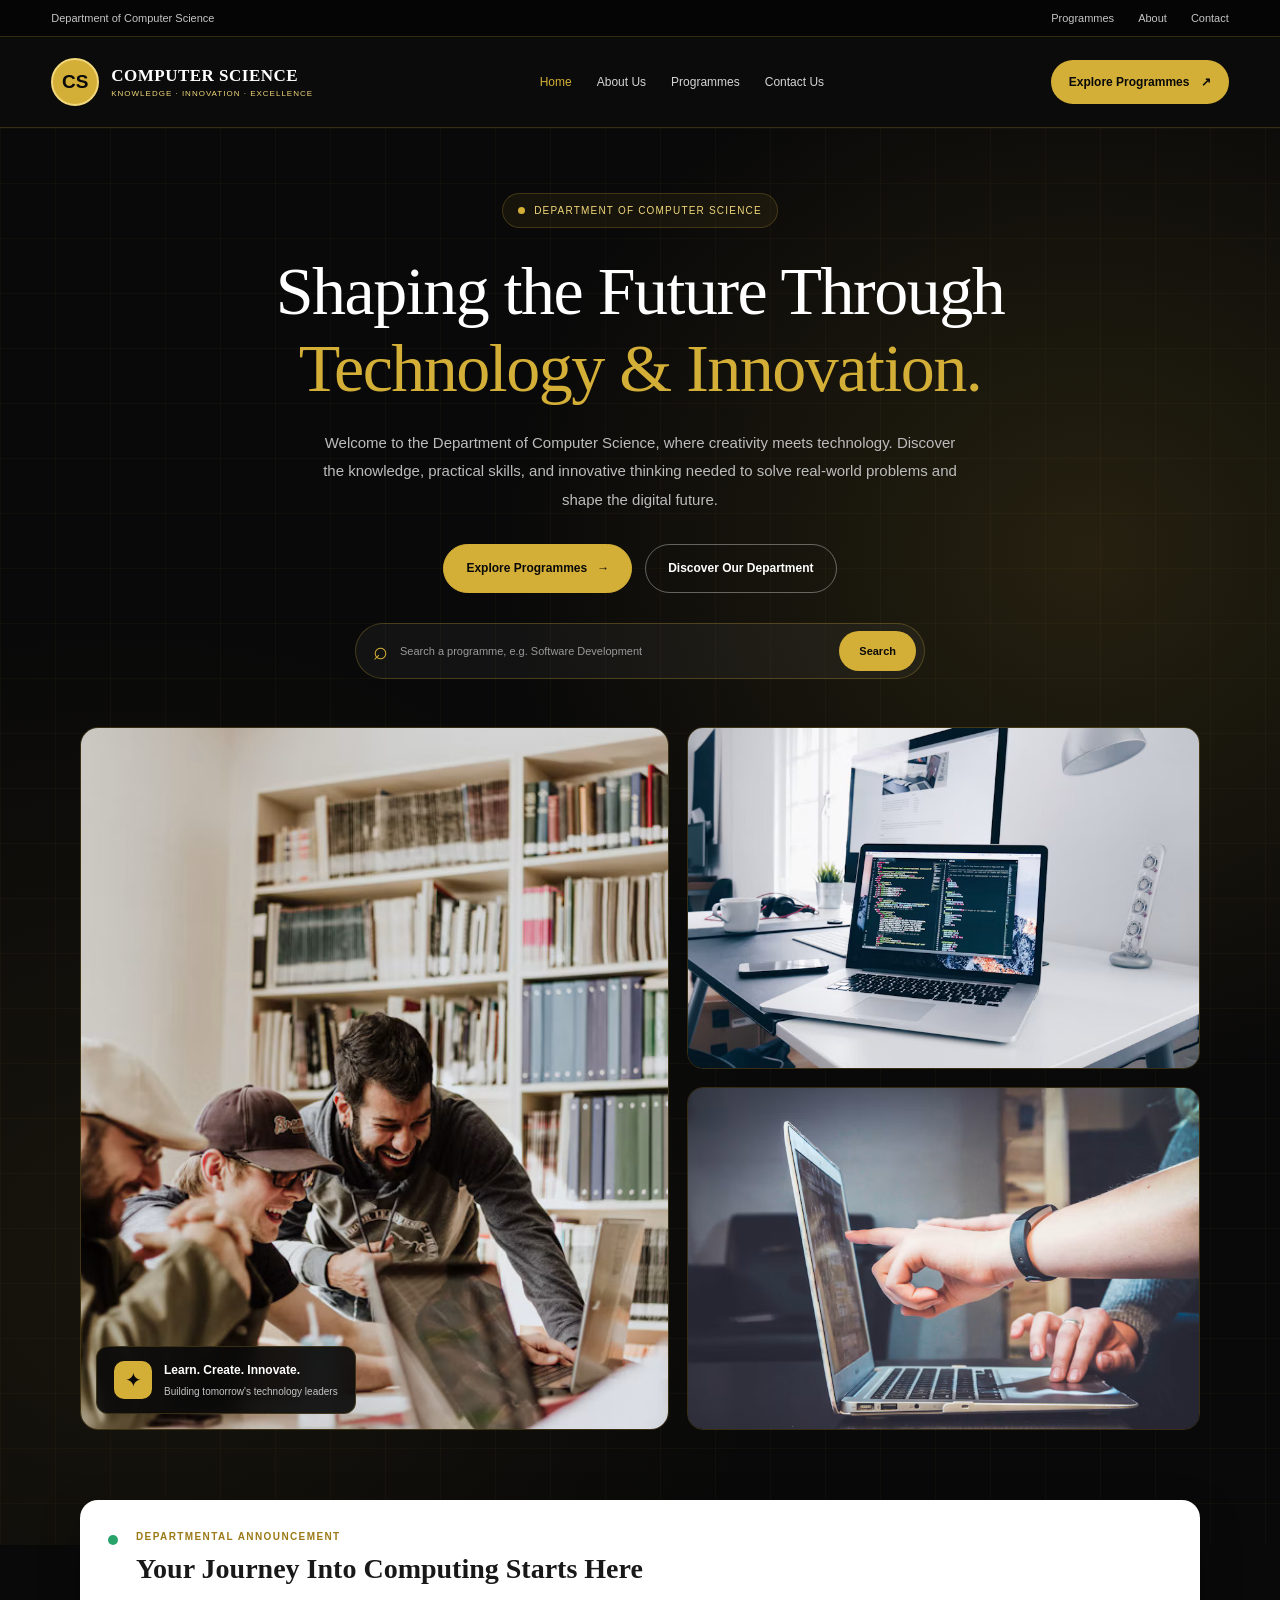
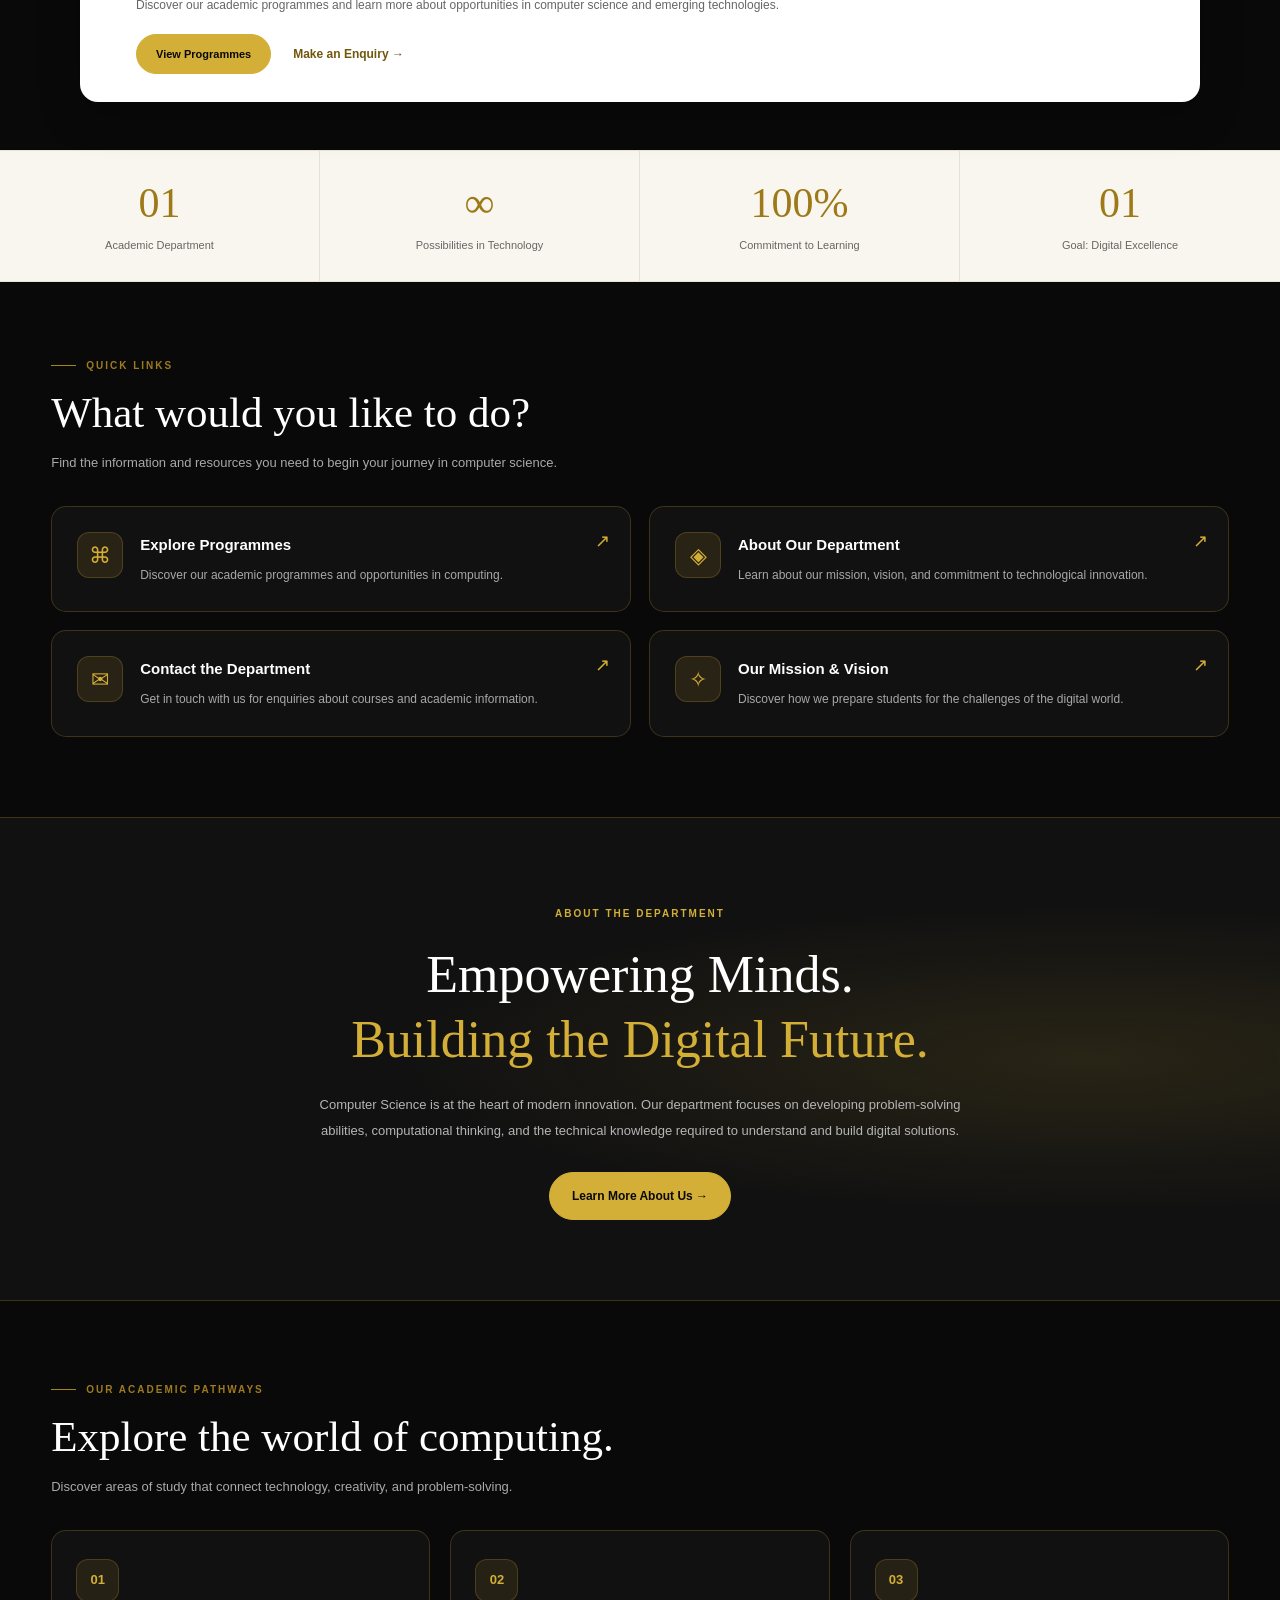
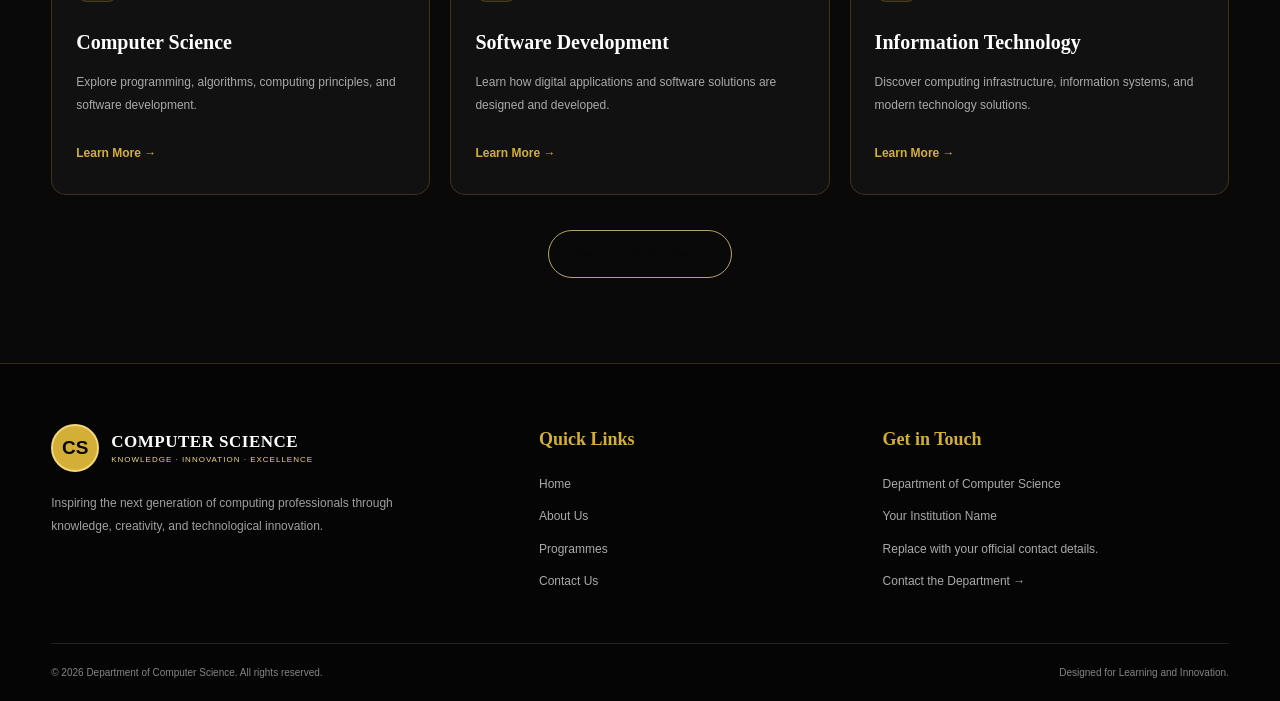
==== index.html @ 011a527d "Add homepage" ====
<!DOCTYPE html>
<html lang="en">
<head>
    <meta charset="UTF-8">
    <meta name="viewport" content="width=device-width, initial-scale=1.0">

    <title>Department of Computer Science | Official Website</title>

    <meta name="description"
          content="Explore the Department of Computer Science, our academic programmes, research, and opportunities in computing and technology.">

    <link rel="stylesheet" href="style.css">
</head>

<body>

    <!-- TOP INFORMATION BAR -->
    <div class="top-bar">
        <div class="top-bar-inner">
            <span>Department of Computer Science</span>

            <div class="top-links">
                <a href="#programmes">Programmes</a>
                <a href="#about">About</a>
                <a href="#contact">Contact</a>
            </div>
        </div>
    </div>


    <!-- MAIN NAVIGATION -->
    <header class="header">
        <div class="navbar">

            <a href="index.html" class="brand">
                <div class="brand-logo">CS</div>

                <div class="brand-text">
                    <h2>COMPUTER SCIENCE</h2>
                    <p>KNOWLEDGE · INNOVATION · EXCELLENCE</p>
                </div>
            </a>

            <nav class="navigation">
                <a href="index.html" class="active">Home</a>
                <a href="about.html">About Us</a>
                <a href="programmes.html">Programmes</a>
                <a href="contact.html">Contact Us</a>
            </nav>

            <a href="#programmes" class="nav-button">
                Explore Programmes <span>↗</span>
            </a>

        </div>
    </header>


    <!-- HERO SECTION -->
    <main>

        <section class="hero">

            <div class="hero-content">

                <div class="badge">
                    <span class="badge-dot"></span>
                    DEPARTMENT OF COMPUTER SCIENCE
                </div>

                <h1>
                    Shaping the Future Through
                    <span>Technology & Innovation.</span>
                </h1>

                <p class="hero-description">
                    Welcome to the Department of Computer Science, where
                    creativity meets technology. Discover the knowledge,
                    practical skills, and innovative thinking needed to
                    solve real-world problems and shape the digital future.
                </p>

                <div class="hero-buttons">
                    <a href="#programmes" class="button button-gold">
                        Explore Programmes <span>→</span>
                    </a>

                    <a href="about.html" class="button button-outline">
                        Discover Our Department
                    </a>
                </div>


                <!-- PROGRAMME SEARCH -->
                <form class="search-box" action="programmes.html" method="get">

                    <span class="search-icon">⌕</span>

                    <input
                        type="search"
                        name="search"
                        placeholder="Search a programme, e.g. Software Development"
                        aria-label="Search programmes"
                    >

                    <button type="submit">Search</button>

                </form>

            </div>


            <!-- HERO IMAGE GALLERY -->
            <div class="hero-gallery">

                <div class="gallery-main">

                    <img
                        src="student.jpg"
                        alt="Students collaborating in an academic environment"
                    >

                    <div class="image-caption">
                        <div class="caption-icon">✦</div>

                        <div>
                            <h3>Learn. Create. Innovate.</h3>
                            <p>Building tomorrow's technology leaders</p>
                        </div>
                    </div>

                </div>


                <div class="gallery-side">

                    <div class="gallery-small">
                        <img
                            src="system.jpg"
                            alt="Computer technology and digital learning"
                        >
                    </div>

                    <div class="gallery-small">
                        <img
                            src="learning.jpg"
                            alt="Computer workstation used for software development"
                        >
                    </div>

                </div>

            </div>

        </section>


        <!-- ADMISSION ANNOUNCEMENT -->
        <section class="announcement-section">

            <div class="announcement-card">

                <div class="announcement-indicator"></div>

                <div class="announcement-content">

                    <p class="announcement-label">
                        DEPARTMENTAL ANNOUNCEMENT
                    </p>

                    <h2>
                        Your Journey Into Computing Starts Here
                    </h2>

                    <p>
                        Discover our academic programmes and learn more
                        about opportunities in computer science and
                        emerging technologies.
                    </p>

                    <div class="announcement-buttons">
                        <a href="programmes.html" class="button button-gold">
                            View Programmes
                        </a>

                        <a href="contact.html" class="text-link">
                            Make an Enquiry →
                        </a>
                    </div>

                </div>

            </div>

        </section>


        <!-- DEPARTMENT STATISTICS -->
        <section class="statistics">

            <div class="stat-item">
                <h2>01</h2>
                <p>Academic Department</p>
            </div>

            <div class="stat-item">
                <h2>∞</h2>
                <p>Possibilities in Technology</p>
            </div>

            <div class="stat-item">
                <h2>100%</h2>
                <p>Commitment to Learning</p>
            </div>

            <div class="stat-item">
                <h2>01</h2>
                <p>Goal: Digital Excellence</p>
            </div>

        </section>


        <!-- QUICK LINKS -->
        <section class="quick-links section-container">

            <div class="section-heading">

                <p class="eyebrow">
                    <span></span> QUICK LINKS
                </p>

                <h2>What would you like to do?</h2>

                <p class="section-description">
                    Find the information and resources you need to
                    begin your journey in computer science.
                </p>

            </div>


            <div class="quick-links-grid">

                <a href="programmes.html" class="quick-card">

                    <div class="quick-icon">⌘</div>

                    <div class="quick-card-content">
                        <h3>Explore Programmes</h3>

                        <p>
                            Discover our academic programmes and
                            opportunities in computing.
                        </p>
                    </div>

                    <span class="card-arrow">↗</span>

                </a>


                <a href="about.html" class="quick-card">

                    <div class="quick-icon">◈</div>

                    <div class="quick-card-content">
                        <h3>About Our Department</h3>

                        <p>
                            Learn about our mission, vision, and
                            commitment to technological innovation.
                        </p>
                    </div>

                    <span class="card-arrow">↗</span>

                </a>


                <a href="contact.html" class="quick-card">

                    <div class="quick-icon">✉</div>

                    <div class="quick-card-content">
                        <h3>Contact the Department</h3>

                        <p>
                            Get in touch with us for enquiries
                            about courses and academic information.
                        </p>
                    </div>

                    <span class="card-arrow">↗</span>

                </a>


                <a href="about.html#mission" class="quick-card">

                    <div class="quick-icon">✧</div>

                    <div class="quick-card-content">
                        <h3>Our Mission & Vision</h3>

                        <p>
                            Discover how we prepare students for
                            the challenges of the digital world.
                        </p>
                    </div>

                    <span class="card-arrow">↗</span>

                </a>

            </div>

        </section>


        <!-- ABOUT PREVIEW -->
        <section class="about-preview" id="about">

            <div class="about-preview-inner">

                <div class="about-label">
                    ABOUT THE DEPARTMENT
                </div>

                <h2>
                    Empowering Minds.
                    <span>Building the Digital Future.</span>
                </h2>

                <p>
                    Computer Science is at the heart of modern
                    innovation. Our department focuses on developing
                    problem-solving abilities, computational thinking,
                    and the technical knowledge required to understand
                    and build digital solutions.
                </p>

                <a href="about.html" class="button button-gold">
                    Learn More About Us →
                </a>

            </div>

        </section>


        <!-- PROGRAMMES PREVIEW -->
        <section class="programmes-preview section-container"
                 id="programmes">

            <div class="section-heading">

                <p class="eyebrow">
                    <span></span> OUR ACADEMIC PATHWAYS
                </p>

                <h2>Explore the world of computing.</h2>

                <p class="section-description">
                    Discover areas of study that connect technology,
                    creativity, and problem-solving.
                </p>

            </div>


            <div class="programme-grid">

                <div class="programme-card">
                    <div class="programme-number">01</div>
                    <h3>Computer Science</h3>
                    <p>
                        Explore programming, algorithms, computing
                        principles, and software development.
                    </p>
                    <a href="programmes.html">Learn More →</a>
                </div>


                <div class="programme-card">
                    <div class="programme-number">02</div>
                    <h3>Software Development</h3>
                    <p>
                        Learn how digital applications and software
                        solutions are designed and developed.
                    </p>
                    <a href="programmes.html">Learn More →</a>
                </div>


                <div class="programme-card">
                    <div class="programme-number">03</div>
                    <h3>Information Technology</h3>
                    <p>
                        Discover computing infrastructure, information
                        systems, and modern technology solutions.
                    </p>
                    <a href="programmes.html">Learn More →</a>
                </div>

            </div>

            <div class="programmes-footer">
                <a href="programmes.html" class="button button-outline-dark">
                    View All Programmes →
                </a>
            </div>

        </section>

    </main>


    <!-- FOOTER -->
    <footer class="footer" id="contact">

        <div class="footer-main">

            <div class="footer-brand">

                <a href="index.html" class="brand footer-logo">

                    <div class="brand-logo">CS</div>

                    <div class="brand-text">
                        <h2>COMPUTER SCIENCE</h2>
                        <p>KNOWLEDGE · INNOVATION · EXCELLENCE</p>
                    </div>

                </a>

                <p>
                    Inspiring the next generation of computing
                    professionals through knowledge, creativity,
                    and technological innovation.
                </p>

            </div>


            <div class="footer-column">
                <h3>Quick Links</h3>
                <a href="index.html">Home</a>
                <a href="about.html">About Us</a>
                <a href="programmes.html">Programmes</a>
                <a href="contact.html">Contact Us</a>
            </div>


            <div class="footer-column">
                <h3>Get in Touch</h3>
                <p>Department of Computer Science</p>
                <p>Your Institution Name</p>
                <p>Replace with your official contact details.</p>
                <a href="contact.html">Contact the Department →</a>
            </div>

        </div>


        <div class="footer-bottom">

            <p>
                &copy; <span id="current-year">2026</span>
                Department of Computer Science.
                All rights reserved.
            </p>

            <p>Designed for Learning and Innovation.</p>

        </div>

    </footer>

</body>
</html>
---- style.css ----
/* =========================================
   1. GLOBAL SETTINGS
========================================= */

* {
    margin: 0;
    padding: 0;
    box-sizing: border-box;
}

:root {
    --black: #090909;
    --black-soft: #111111;
    --black-card: #171717;

    --gold: #d4af37;
    --gold-light: #f1d77a;
    --gold-dark: #a98519;

    --white: #ffffff;
    --cream: #f8f6ef;
    --text-light: #bcbcbc;
    --border: rgba(212, 175, 55, 0.22);

    --container: 1240px;
}

html {
    scroll-behavior: smooth;
    scroll-padding-top: 100px;
}

body {
    font-family: Arial, Helvetica, sans-serif;
    background-color: var(--black);
    color: var(--white);
    line-height: 1.7;
    overflow-x: hidden;
}

a {
    text-decoration: none;
    color: inherit;
}

button,
input {
    font: inherit;
}

img {
    display: block;
    width: 100%;
}

.section-container {
    width: min(92%, var(--container));
    margin: 0 auto;
}


/* =========================================
   2. TOP INFORMATION BAR
========================================= */

.top-bar {
    background: #050505;
    border-bottom: 1px solid var(--border);
    color: #c5c5c5;
    font-size: 11px;
}

.top-bar-inner {
    width: min(92%, var(--container));
    margin: auto;
    min-height: 36px;

    display: flex;
    align-items: center;
    justify-content: space-between;

    gap: 20px;
}

.top-links {
    display: flex;
    gap: 24px;
}

.top-links a {
    transition: color 0.3s ease;
}

.top-links a:hover {
    color: var(--gold);
}


/* =========================================
   3. HEADER AND NAVIGATION
========================================= */

.header {
    background: rgba(12, 12, 12, 0.97);
    border-bottom: 1px solid var(--border);
    position: sticky;
    top: 0;
    z-index: 1000;
}

.navbar {
    width: min(92%, var(--container));
    min-height: 90px;
    margin: auto;

    display: flex;
    align-items: center;
    justify-content: space-between;
    gap: 25px;
}

.brand {
    display: flex;
    align-items: center;
    gap: 12px;
    flex-shrink: 0;
}

.brand-logo {
    width: 48px;
    height: 48px;

    display: flex;
    align-items: center;
    justify-content: center;

    background: var(--gold);
    color: var(--black);

    font-weight: 900;
    font-size: 19px;

    border-radius: 50%;
    border: 2px solid var(--gold-light);
}

.brand-text h2 {
    font-family: Georgia, "Times New Roman", serif;
    font-size: 17px;
    letter-spacing: 0.5px;
    line-height: 1.4;
}

.brand-text p {
    font-size: 8px;
    color: var(--gold-light);
    letter-spacing: 1px;
    line-height: 1.5;
}

.navigation {
    display: flex;
    align-items: center;
    gap: 25px;
}

.navigation a {
    font-size: 12px;
    color: #d5d5d5;
    transition: color 0.3s ease;
}

.navigation a:hover,
.navigation a.active {
    color: var(--gold);
}

.nav-button {
    background: var(--gold);
    color: var(--black);

    padding: 12px 18px;
    border-radius: 30px;

    font-size: 12px;
    font-weight: bold;
    white-space: nowrap;

    transition: background 0.3s ease;
}

.nav-button span {
    margin-left: 8px;
}

.nav-button:hover {
    background: var(--gold-light);
}


/* =========================================
   4. HERO SECTION
========================================= */

.hero {
    position: relative;
    padding: 65px 4% 115px;

    background:
        radial-gradient(
            ellipse at 85% 30%,
            rgba(212, 175, 55, 0.14),
            transparent 38%
        ),
        radial-gradient(
            ellipse at 10% 80%,
            rgba(212, 175, 55, 0.07),
            transparent 40%
        ),
        var(--black);

    overflow: hidden;
}

.hero::before {
    content: "";
    position: absolute;
    inset: 0;

    background-image:
        linear-gradient(
            rgba(212, 175, 55, 0.035) 1px,
            transparent 1px
        ),
        linear-gradient(
            90deg,
            rgba(212, 175, 55, 0.035) 1px,
            transparent 1px
        );

    background-size: 55px 55px;
    pointer-events: none;
}

.hero-content,
.hero-gallery {
    position: relative;
    z-index: 1;
}

.hero-content {
    max-width: 850px;
    margin: 0 auto 48px;
    text-align: center;
}

.badge {
    display: inline-flex;
    align-items: center;
    gap: 9px;

    padding: 8px 15px;

    border: 1px solid var(--border);
    background: rgba(212, 175, 55, 0.07);

    border-radius: 30px;

    font-size: 10px;
    letter-spacing: 1.2px;
    color: var(--gold-light);

    margin-bottom: 25px;
}

.badge-dot {
    width: 7px;
    height: 7px;
    background: var(--gold);
    border-radius: 50%;
}

.hero h1 {
    font-family: Georgia, "Times New Roman", serif;

    font-size: clamp(38px, 5.4vw, 68px);
    line-height: 1.13;

    font-weight: 500;
    letter-spacing: -1.5px;

    max-width: 850px;
    margin: 0 auto 22px;
}

.hero h1 span {
    color: var(--gold);
    display: block;
}

.hero-description {
    max-width: 650px;
    margin: 0 auto 30px;

    font-size: 15px;
    color: var(--text-light);
    line-height: 1.9;
}

.hero-buttons {
    display: flex;
    align-items: center;
    justify-content: center;

    gap: 13px;
    flex-wrap: wrap;

    margin-bottom: 30px;
}


/* =========================================
   5. BUTTONS
========================================= */

.button {
    display: inline-flex;
    align-items: center;
    justify-content: center;
    gap: 10px;

    padding: 13px 22px;
    border-radius: 30px;

    font-size: 12px;
    font-weight: bold;

    transition:
        transform 0.3s ease,
        background 0.3s ease,
        border-color 0.3s ease;
}

.button:hover {
    transform: translateY(-2px);
}

.button-gold {
    background: var(--gold);
    color: var(--black);
    border: 1px solid var(--gold);
}

.button-gold:hover {
    background: var(--gold-light);
    border-color: var(--gold-light);
}

.button-outline {
    background: transparent;
    color: var(--white);
    border: 1px solid rgba(255, 255, 255, 0.35);
}

.button-outline:hover {
    border-color: var(--gold);
    color: var(--gold);
}

.button-outline-dark {
    background: transparent;
    color: var(--black);
    border: 1px solid #b5a36b;
}

.button-outline-dark:hover {
    background: var(--gold);
    border-color: var(--gold);
}


/* =========================================
   6. PROGRAMME SEARCH BAR
========================================= */

.search-box {
    width: min(100%, 570px);
    margin: 0 auto;

    display: flex;
    align-items: center;
    gap: 12px;

    padding: 7px 8px 7px 17px;

    border: 1px solid rgba(212, 175, 55, 0.25);
    border-radius: 35px;

    background: rgba(255, 255, 255, 0.045);
}

.search-icon {
    font-size: 25px;
    color: var(--gold);
    line-height: 1;
}

.search-box input {
    min-width: 0;
    flex: 1;

    background: transparent;
    color: var(--white);

    border: none;
    outline: none;

    font-size: 11px;
}

.search-box input::placeholder {
    color: #999999;
}

.search-box button {
    padding: 11px 20px;

    border: none;
    border-radius: 30px;

    background: var(--gold);
    color: var(--black);

    font-weight: bold;
    font-size: 11px;

    cursor: pointer;
}

.search-box button:hover {
    background: var(--gold-light);
}


/* =========================================
   7. HERO IMAGE GALLERY
========================================= */

.hero-gallery {
    width: min(100%, 1120px);
    margin: auto;

    display: grid;
    grid-template-columns: 1.15fr 1fr;
    gap: 18px;

    align-items: stretch;
}

.gallery-main {
    position: relative;
    min-height: 330px;
    overflow: hidden;

    border-radius: 18px;
    border: 1px solid var(--border);
}

.gallery-main > img {
    width: 100%;
    height: 100%;
    min-height: 330px;

    object-fit: cover;
    transition: transform 0.5s ease;
}

.gallery-main:hover > img,
.gallery-small:hover img {
    transform: scale(1.04);
}

.image-caption {
    position: absolute;
    left: 15px;
    bottom: 15px;

    display: flex;
    align-items: center;
    gap: 12px;

    padding: 13px 17px;

    background: rgba(10, 10, 10, 0.92);
    border: 1px solid var(--border);
    border-radius: 12px;
    backdrop-filter: blur(10px);
}

.caption-icon {
    width: 38px;
    height: 38px;

    display: flex;
    align-items: center;
    justify-content: center;

    background: var(--gold);
    color: var(--black);

    border-radius: 10px;
    font-size: 20px;
}

.image-caption h3 {
    font-size: 12px;
    margin-bottom: 2px;
}

.image-caption p {
    font-size: 10px;
    color: #c5c5c5;
}

.gallery-side {
    display: grid;
    grid-template-rows: 1fr 1fr;
    gap: 18px;
    min-height: 330px;
}

.gallery-small {
    overflow: hidden;
    border-radius: 16px;
    border: 1px solid var(--border);
    min-height: 150px;
}

.gallery-small img {
    width: 100%;
    height: 100%;
    min-height: 150px;

    object-fit: cover;
    transition: transform 0.5s ease;
}


/* =========================================
   8. ANNOUNCEMENT CARD
========================================= */

.announcement-section {
    position: relative;
    z-index: 2;

    width: min(92%, 1120px);
    margin: -45px auto 0;
}

.announcement-card {
    display: flex;
    align-items: flex-start;
    gap: 18px;

    background: #ffffff;
    color: #181818;

    border-radius: 18px;
    padding: 28px;

    box-shadow: 0 15px 40px rgba(0, 0, 0, 0.25);
}

.announcement-indicator {
    width: 10px;
    height: 10px;
    flex-shrink: 0;

    margin-top: 7px;

    background: #28a36a;
    border-radius: 50%;
}

.announcement-content {
    flex: 1;
}

.announcement-label {
    color: #9c7a18;
    font-size: 10px;
    font-weight: bold;
    letter-spacing: 1.4px;
    margin-bottom: 5px;
}

.announcement-content h2 {
    font-family: Georgia, "Times New Roman", serif;
    font-size: clamp(19px, 2.5vw, 28px);
    line-height: 1.35;
    margin-bottom: 8px;
}

.announcement-content > p:not(.announcement-label) {
    color: #666666;
    font-size: 12px;
    max-width: 750px;
}

.announcement-buttons {
    display: flex;
    align-items: center;
    gap: 22px;
    flex-wrap: wrap;
    margin-top: 18px;
}

.announcement-buttons .button {
    padding: 10px 19px;
    font-size: 11px;
}

.text-link {
    font-size: 12px;
    font-weight: bold;
    color: #71570e;
}

.text-link:hover {
    color: #aa8419;
}


/* =========================================
   9. STATISTICS
========================================= */

.statistics {
    display: grid;
    grid-template-columns: repeat(4, 1fr);

    background: #f8f6ef;
    color: var(--black);

    margin-top: 48px;
    border-top: 1px solid #e9e3d2;
    border-bottom: 1px solid #e9e3d2;
}

.stat-item {
    padding: 27px 20px;
    text-align: center;

    border-right: 1px solid #e7e2d5;
}

.stat-item:last-child {
    border-right: none;
}

.stat-item h2 {
    font-family: Georgia, "Times New Roman", serif;

    font-size: clamp(28px, 3.5vw, 42px);
    font-weight: 500;

    color: #9d7918;
    line-height: 1.2;

    margin-bottom: 7px;
}

.stat-item p {
    font-size: 11px;
    color: #666666;
}


/* =========================================
   10. SECTION HEADINGS
========================================= */

.section-heading {
    margin-bottom: 32px;
}

.eyebrow {
    display: flex;
    align-items: center;
    gap: 10px;

    color: #9e7b20;

    font-size: 10px;
    font-weight: bold;
    letter-spacing: 2px;

    margin-bottom: 12px;
}

.eyebrow span {
    width: 25px;
    height: 1px;
    background: var(--gold-dark);
}

.section-heading h2 {
    font-family: Georgia, "Times New Roman", serif;

    font-size: clamp(29px, 4vw, 43px);
    line-height: 1.25;
    font-weight: 500;

    margin-bottom: 12px;
}

.section-description {
    max-width: 650px;
    font-size: 13px;
    color: #a9a9a9;
}


/* =========================================
   11. QUICK LINKS
========================================= */

.quick-links {
    padding-top: 75px;
    padding-bottom: 80px;
}

.quick-links-grid {
    display: grid;
    grid-template-columns: repeat(2, minmax(0, 1fr));
    gap: 18px;
}

.quick-card {
    position: relative;

    display: flex;
    align-items: flex-start;
    gap: 17px;

    padding: 25px;

    background: var(--black-soft);
    border: 1px solid var(--border);
    border-radius: 15px;

    transition:
        border-color 0.3s ease,
        transform 0.3s ease,
        background 0.3s ease;
}

.quick-card:hover {
    transform: translateY(-4px);
    border-color: var(--gold);
    background: #17150e;
}

.quick-icon {
    width: 46px;
    height: 46px;
    flex-shrink: 0;

    display: flex;
    align-items: center;
    justify-content: center;

    background: rgba(212, 175, 55, 0.12);
    border: 1px solid var(--border);
    border-radius: 12px;

    color: var(--gold);
    font-size: 22px;
}

.quick-card-content {
    padding-right: 15px;
}

.quick-card h3 {
    font-size: 15px;
    margin-bottom: 7px;
}

.quick-card p {
    font-size: 12px;
    color: #a8a8a8;
    line-height: 1.8;
}

.card-arrow {
    position: absolute;
    top: 19px;
    right: 20px;

    color: var(--gold);
    font-size: 18px;
}


/* =========================================
   12. ABOUT PREVIEW
========================================= */

.about-preview {
    padding: 80px 5%;

    background:
        radial-gradient(
            ellipse at 85% 50%,
            rgba(212, 175, 55, 0.12),
            transparent 45%
        ),
        #111111;

    border-top: 1px solid var(--border);
    border-bottom: 1px solid var(--border);
}

.about-preview-inner {
    width: min(100%, 850px);
    margin: auto;
    text-align: center;
}

.about-label {
    display: inline-block;

    color: var(--gold);
    font-size: 10px;
    letter-spacing: 2px;
    font-weight: bold;

    margin-bottom: 20px;
}

.about-preview h2 {
    font-family: Georgia, "Times New Roman", serif;

    font-size: clamp(32px, 5vw, 52px);
    line-height: 1.25;
    font-weight: 500;

    margin-bottom: 20px;
}

.about-preview h2 span {
    display: block;
    color: var(--gold);
}

.about-preview p {
    max-width: 680px;
    margin: 0 auto 28px;

    font-size: 13px;
    line-height: 2;
    color: #b5b5b5;
}


/* =========================================
   13. PROGRAMMES PREVIEW
========================================= */

.programmes-preview {
    padding-top: 80px;
    padding-bottom: 85px;
}

.programme-grid {
    display: grid;
    grid-template-columns: repeat(3, minmax(0, 1fr));
    gap: 20px;
}

.programme-card {
    padding: 28px 24px;

    background: #111111;
    border: 1px solid var(--border);
    border-radius: 15px;

    transition:
        transform 0.3s ease,
        border-color 0.3s ease;
}

.programme-card:hover {
    transform: translateY(-5px);
    border-color: var(--gold);
}

.programme-number {
    display: inline-flex;
    align-items: center;
    justify-content: center;

    width: 43px;
    height: 43px;

    border: 1px solid var(--border);
    background: rgba(212, 175, 55, 0.1);

    color: var(--gold);
    border-radius: 12px;

    font-size: 13px;
    font-weight: bold;

    margin-bottom: 23px;
}

.programme-card h3 {
    font-family: Georgia, "Times New Roman", serif;
    font-size: 20px;
    margin-bottom: 12px;
}

.programme-card p {
    font-size: 12px;
    color: #a9a9a9;
    line-height: 1.9;

    margin-bottom: 22px;
}

.programme-card a {
    color: var(--gold);
    font-size: 12px;
    font-weight: bold;
}

.programme-card a:hover {
    color: var(--gold-light);
}

.programmes-footer {
    display: flex;
    justify-content: center;
    margin-top: 35px;
}


/* =========================================
   14. FOOTER
========================================= */

.footer {
    background: #050505;
    border-top: 1px solid var(--border);
}

.footer-main {
    width: min(92%, var(--container));
    margin: auto;

    display: grid;
    grid-template-columns: 1.5fr 1fr 1.2fr;
    gap: 55px;

    padding-top: 60px;
    padding-bottom: 50px;
}

.footer-brand > p {
    max-width: 350px;

    color: #a0a0a0;
    font-size: 12px;
    line-height: 1.9;

    margin-top: 20px;
}

.footer-column {
    display: flex;
    flex-direction: column;
    align-items: flex-start;
    gap: 11px;
}

.footer-column h3 {
    font-family: Georgia, "Times New Roman", serif;
    font-size: 18px;
    color: var(--gold);

    margin-bottom: 8px;
}

.footer-column a,
.footer-column p {
    color: #aaaaaa;
    font-size: 12px;
    line-height: 1.8;
}

.footer-column a:hover {
    color: var(--gold);
}

.footer-bottom {
    width: min(92%, var(--container));
    margin: auto;

    padding: 20px 0;

    display: flex;
    justify-content: space-between;
    align-items: center;
    gap: 15px;

    border-top: 1px solid #242424;
}

.footer-bottom p {
    font-size: 10px;
    color: #858585;
}


/* =========================================
   15. RESPONSIVE DESIGN: TABLETS
========================================= */

@media (max-width: 1000px) {

    .navbar {
        flex-wrap: wrap;
        padding-top: 16px;
        padding-bottom: 16px;
    }

    .navigation {
        order: 3;
        width: 100%;

        justify-content: center;
        gap: 30px;
    }

    .hero {
        padding-top: 55px;
    }

    .hero-gallery {
        grid-template-columns: 1fr 0.9fr;
    }

    .footer-main {
        gap: 30px;
    }
}


/* =========================================
   16. RESPONSIVE DESIGN: MOBILE PHONES
========================================= */

@media (max-width: 650px) {

    .top-bar-inner {
        justify-content: center;
        min-height: 32px;
    }

    .top-bar-inner > span {
        font-size: 10px;
        text-align: center;
    }

    .top-links {
        display: none;
    }

    .navbar {
        width: 92%;
        gap: 15px;
    }

    .brand {
        gap: 9px;
    }

    .brand-logo {
        width: 39px;
        height: 39px;
        font-size: 15px;
    }

    .brand-text h2 {
        font-size: 13px;
    }

    .brand-text p {
        font-size: 7px;
        letter-spacing: 0.5px;
    }

    .nav-button {
        padding: 9px 12px;
        font-size: 10px;
    }

    .nav-button span {
        margin-left: 3px;
    }

    .navigation {
        gap: 0;
        justify-content: space-between;
        padding-top: 5px;
    }

    .navigation a {
        font-size: 10px;
    }

    .hero {
        padding: 45px 4% 85px;
    }

    .hero-content {
        margin-bottom: 35px;
    }

    .badge {
        font-size: 8px;
        letter-spacing: 0.7px;
        padding: 7px 11px;
        margin-bottom: 22px;
    }

    .hero h1 {
        font-size: clamp(35px, 9vw, 48px);
        letter-spacing: -0.8px;
    }

    .hero-description {
        font-size: 12px;
        line-height: 1.9;
    }

    .hero-buttons {
        gap: 10px;
    }

    .button {
        padding: 11px 15px;
        font-size: 10px;
    }

    .search-box {
        gap: 8px;
        padding-left: 12px;
    }

    .search-box input {
        font-size: 10px;
    }

    .search-box button {
        padding: 10px 13px;
        font-size: 10px;
    }

    .hero-gallery {
        grid-template-columns: 1fr;
        gap: 12px;
    }

    .gallery-main,
    .gallery-main > img {
        min-height: 260px;
    }

    .gallery-side {
        grid-template-columns: 1fr 1fr;
        grid-template-rows: 150px;
        gap: 12px;
        min-height: 0;
    }

    .gallery-small,
    .gallery-small img {
        min-height: 150px;
    }

    .image-caption {
        left: 10px;
        bottom: 10px;
        padding: 10px;
        gap: 8px;
    }

    .caption-icon {
        width: 32px;
        height: 32px;
        font-size: 16px;
    }

    .image-caption h3 {
        font-size: 10px;
    }

    .image-caption p {
        font-size: 8px;
    }

    .announcement-section {
        margin-top: -30px;
        width: 92%;
    }

    .announcement-card {
        padding: 20px 15px;
        gap: 10px;
        border-radius: 14px;
    }

    .announcement-content h2 {
        font-size: 21px;
    }

    .announcement-content > p:not(.announcement-label) {
        font-size: 11px;
        line-height: 1.8;
    }

    .announcement-buttons {
        gap: 15px;
    }

    .announcement-buttons .button,
    .text-link {
        font-size: 10px;
    }

    .statistics {
        grid-template-columns: repeat(2, 1fr);
        margin-top: 35px;
    }

    .stat-item {
        padding: 23px 10px;
        border-bottom: 1px solid #e7e2d5;
    }

    .stat-item:nth-child(2) {
        border-right: none;
    }

    .stat-item:nth-child(3),
    .stat-item:nth-child(4) {
        border-bottom: none;
    }

    .stat-item h2 {
        font-size: 32px;
    }

    .stat-item p {
        font-size: 10px;
    }

    .quick-links {
        padding-top: 55px;
        padding-bottom: 55px;
    }

    .section-heading h2 {
        font-size: 31px;
    }

    .section-description {
        font-size: 12px;
    }

    .quick-links-grid {
        grid-template-columns: 1fr;
        gap: 13px;
    }

    .quick-card {
        padding: 20px 16px;
        gap: 12px;
    }

    .quick-icon {
        width: 40px;
        height: 40px;
        font-size: 19px;
    }

    .quick-card h3 {
        font-size: 13px;
    }

    .quick-card p {
        font-size: 11px;
    }

    .about-preview {
        padding: 60px 6%;
    }

    .about-preview h2 {
        font-size: 35px;
    }

    .about-preview p {
        font-size: 12px;
    }

    .programmes-preview {
        padding-top: 60px;
        padding-bottom: 60px;
    }

    .programme-grid {
        grid-template-columns: 1fr;
        gap: 14px;
    }

    .programme-card {
        padding: 24px 20px;
    }

    .programme-card h3 {
        font-size: 19px;
    }

    .footer-main {
        grid-template-columns: 1fr;
        gap: 35px;
        padding-top: 45px;
        padding-bottom: 35px;
    }

    .footer-bottom {
        flex-direction: column;
        align-items: flex-start;
        gap: 8px;
    }

}


/* =========================================
   17. EXTRA SMALL SCREENS
========================================= */

@media (max-width: 360px) {

    .brand-text h2 {
        font-size: 11px;
    }

    .brand-text p {
        font-size: 6px;
    }

    .nav-button {
        padding: 8px 9px;
        font-size: 9px;
    }

    .navigation a {
        font-size: 9px;
    }

    .hero h1 {
        font-size: 33px;
    }

    .hero-buttons .button {
        width: 100%;
    }

    .search-box button {
        padding: 9px 10px;
    }

}
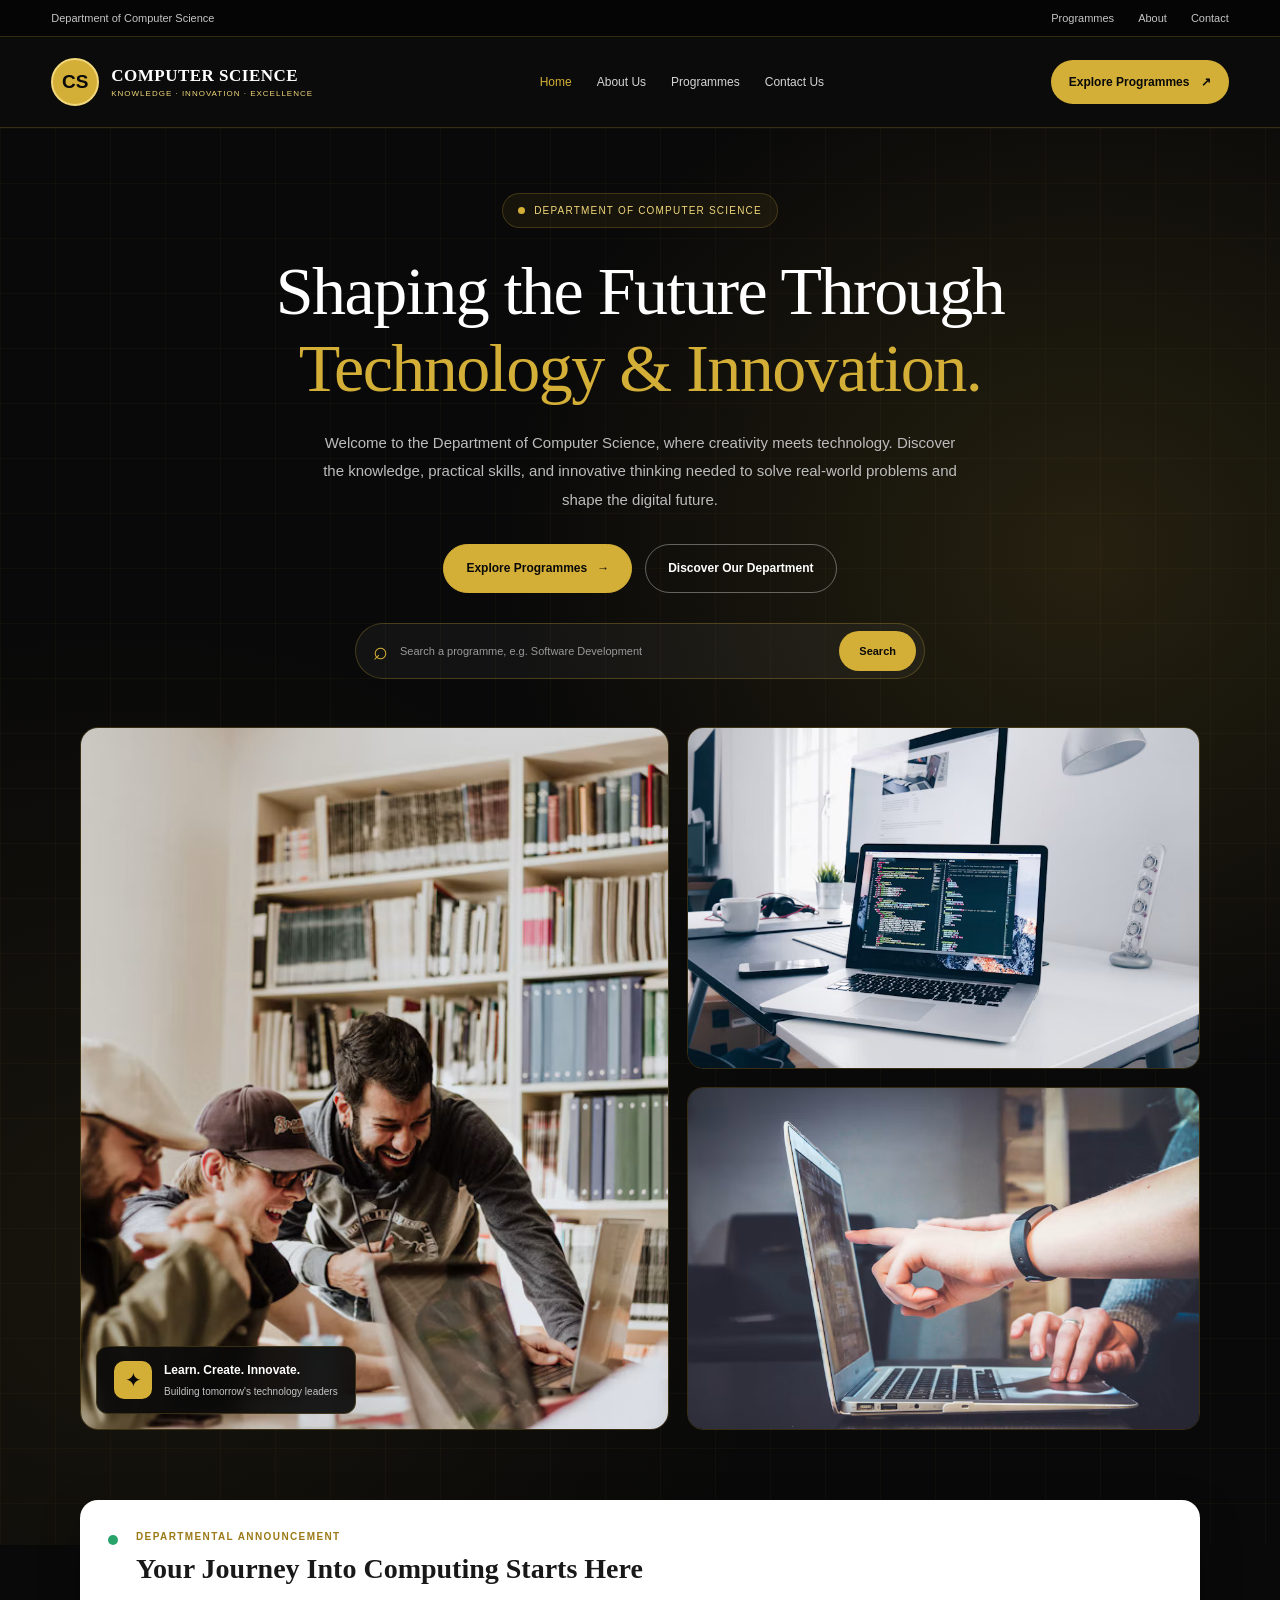
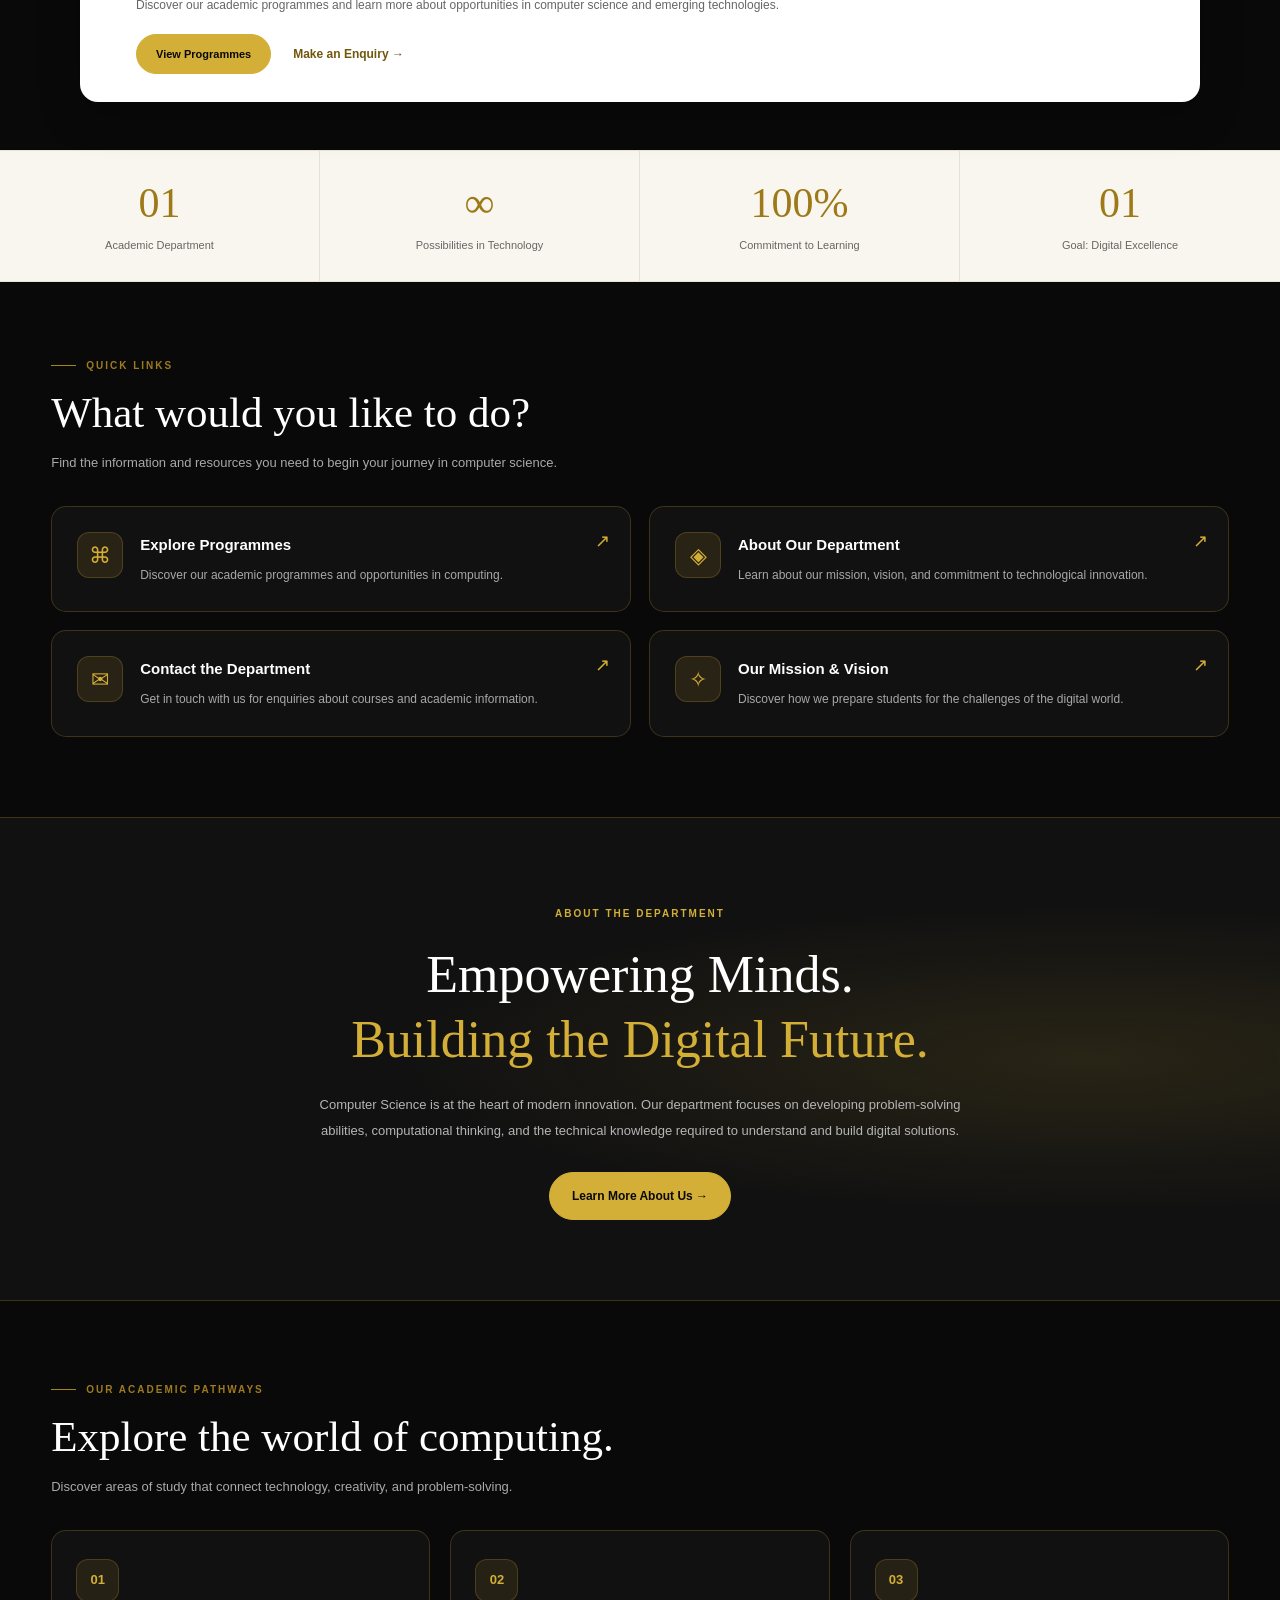
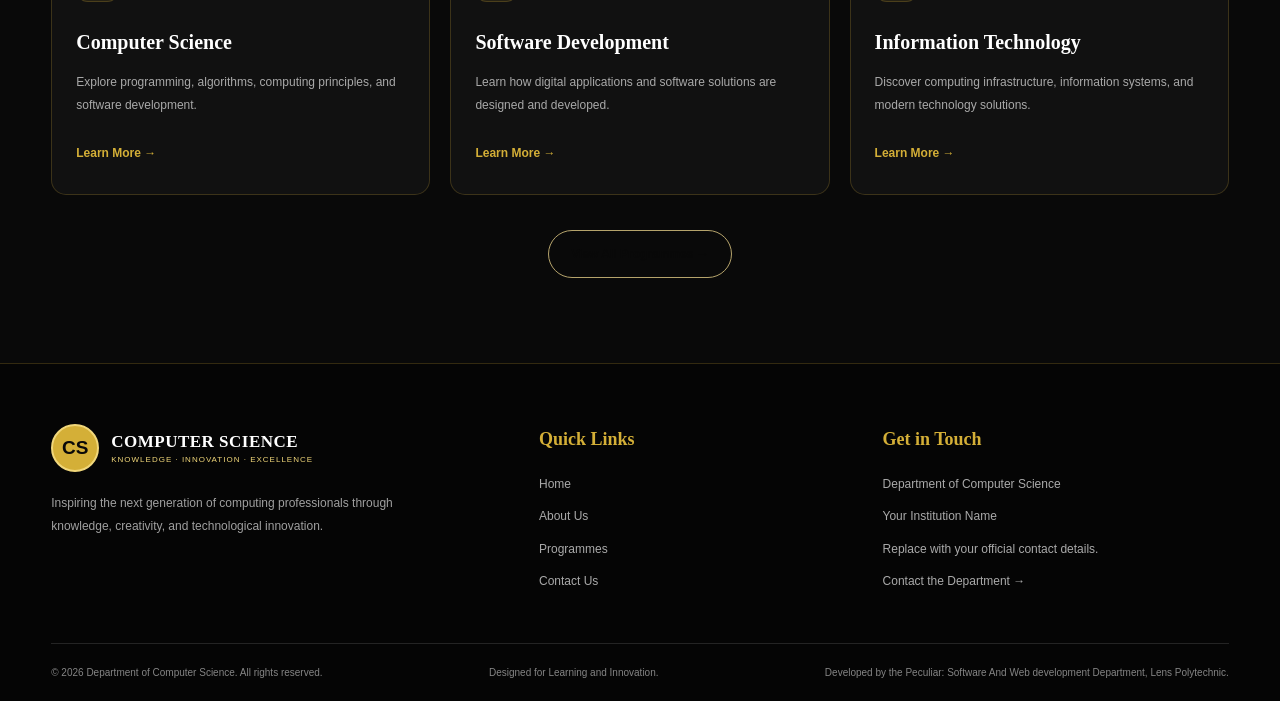
==== commit 7abd4a06: "Update homepage footer" ====
--- a/index.html
+++ b/index.html
@@ -472,6 +472,7 @@
             </p>
 
             <p>Designed for Learning and Innovation.</p>
+            <p>Developed by the Peculiar: Software And Web development Department, Lens Polytechnic.</p>
 
         </div>
 
--- a/style.css
+++ b/style.css
@@ -1387,4 +1387,1971 @@
         padding: 9px 10px;
     }
 
-}+}
+
+/* =========================================
+   18. ABOUT PAGE HERO
+========================================= */
+
+.about-hero-page {
+    padding: 65px 5% 75px;
+
+    background:
+        radial-gradient(
+            ellipse at 85% 30%,
+            rgba(212, 175, 55, 0.15),
+            transparent 40%
+        ),
+        #090909;
+
+    border-bottom: 1px solid var(--border);
+}
+
+.about-hero-content {
+    max-width: 950px;
+    margin: 0 auto 40px;
+    text-align: center;
+}
+
+.about-breadcrumb {
+    display: flex;
+    justify-content: center;
+    gap: 10px;
+
+    color: #999;
+    font-size: 11px;
+    margin-bottom: 22px;
+}
+
+.about-breadcrumb a {
+    color: var(--gold);
+}
+
+.about-breadcrumb span {
+    color: #666;
+}
+
+.about-hero-content h1 {
+    font-family: Georgia, "Times New Roman", serif;
+
+    font-size: clamp(38px, 5.5vw, 66px);
+    line-height: 1.15;
+    font-weight: 500;
+
+    margin-bottom: 22px;
+}
+
+.about-hero-content h1 span {
+    color: var(--gold);
+    display: block;
+}
+
+.about-hero-description {
+    max-width: 720px;
+    margin: 0 auto 27px;
+
+    color: var(--text-light);
+    font-size: 14px;
+    line-height: 1.9;
+}
+
+.about-hero-content .hero-buttons {
+    margin-bottom: 0;
+}
+
+.about-hero-image {
+    position: relative;
+
+    width: min(100%, 1100px);
+    height: 390px;
+
+    margin: auto;
+    overflow: hidden;
+
+    border-radius: 20px;
+    border: 1px solid var(--border);
+}
+
+.about-hero-image > img {
+    width: 100%;
+    height: 100%;
+    object-fit: cover;
+}
+
+.about-image-label {
+    position: absolute;
+    bottom: 20px;
+    left: 20px;
+
+    display: flex;
+    align-items: center;
+    gap: 13px;
+
+    padding: 15px 20px;
+
+    background: rgba(9, 9, 9, 0.92);
+    border: 1px solid var(--border);
+    border-radius: 12px;
+}
+
+.about-image-icon {
+    width: 40px;
+    height: 40px;
+
+    display: flex;
+    justify-content: center;
+    align-items: center;
+
+    background: var(--gold);
+    color: var(--black);
+
+    border-radius: 10px;
+    font-size: 21px;
+}
+
+.about-image-label h3 {
+    font-size: 13px;
+}
+
+.about-image-label p {
+    font-size: 10px;
+    color: #aaa;
+}
+
+
+/* =========================================
+   19. ABOUT STORY SECTION
+========================================= */
+
+.about-story {
+    padding-top: 95px;
+    padding-bottom: 95px;
+
+    display: grid;
+    grid-template-columns: 1fr 1fr;
+    gap: 65px;
+
+    align-items: center;
+}
+
+.story-image {
+    position: relative;
+    height: 440px;
+
+    border-radius: 18px;
+    overflow: hidden;
+    border: 1px solid var(--border);
+}
+
+.story-image > img {
+    width: 100%;
+    height: 100%;
+    object-fit: cover;
+}
+
+.story-image-tag {
+    position: absolute;
+    left: 15px;
+    bottom: 15px;
+
+    display: flex;
+    align-items: center;
+    gap: 12px;
+
+    padding: 12px 16px;
+
+    background: rgba(9, 9, 9, 0.94);
+    border: 1px solid var(--border);
+    border-radius: 10px;
+}
+
+.story-image-tag > span {
+    width: 38px;
+    height: 38px;
+
+    display: flex;
+    align-items: center;
+    justify-content: center;
+
+    background: var(--gold);
+    color: var(--black);
+
+    border-radius: 50%;
+    font-weight: bold;
+}
+
+.story-image-tag strong {
+    display: block;
+    font-size: 12px;
+}
+
+.story-image-tag small {
+    display: block;
+    font-size: 10px;
+    color: #aaa;
+}
+
+.story-content h2 {
+    font-family: Georgia, "Times New Roman", serif;
+
+    font-size: clamp(29px, 3.5vw, 43px);
+    line-height: 1.25;
+    font-weight: 500;
+
+    margin-bottom: 20px;
+}
+
+.story-content h2 span {
+    color: var(--gold);
+}
+
+.story-content > p:not(.eyebrow) {
+    font-size: 12px;
+    line-height: 2;
+    color: #aaa;
+
+    margin-bottom: 15px;
+}
+
+.story-link {
+    display: inline-block;
+
+    color: var(--gold);
+    font-size: 12px;
+    font-weight: bold;
+
+    margin-top: 12px;
+    transition: color 0.3s ease;
+}
+
+.story-link:hover {
+    color: var(--gold-light);
+}
+
+
+/* =========================================
+   20. MISSION AND VISION
+========================================= */
+
+.mission-section {
+    padding: 85px 0;
+
+    background: #111111;
+    border-top: 1px solid var(--border);
+    border-bottom: 1px solid var(--border);
+}
+
+.centered-heading {
+    text-align: center;
+}
+
+.centered-heading .eyebrow {
+    justify-content: center;
+}
+
+.centered-heading .section-description {
+    margin: auto;
+}
+
+.mission-grid {
+    display: grid;
+    grid-template-columns: repeat(2, minmax(0, 1fr));
+    gap: 22px;
+
+    margin-top: 45px;
+}
+
+.mission-card {
+    padding: 35px;
+
+    background: #090909;
+    border: 1px solid var(--border);
+    border-radius: 16px;
+
+    transition: transform 0.3s ease,
+                border-color 0.3s ease;
+}
+
+.mission-card:hover {
+    transform: translateY(-5px);
+    border-color: var(--gold);
+}
+
+.mission-icon {
+    width: 52px;
+    height: 52px;
+
+    display: flex;
+    align-items: center;
+    justify-content: center;
+
+    background: rgba(212, 175, 55, 0.12);
+    border: 1px solid var(--border);
+    border-radius: 13px;
+
+    color: var(--gold);
+    font-size: 27px;
+
+    margin-bottom: 25px;
+}
+
+.mission-number {
+    font-size: 10px;
+    letter-spacing: 1.5px;
+    font-weight: bold;
+    color: var(--gold);
+
+    margin-bottom: 10px;
+}
+
+.mission-card h3 {
+    font-family: Georgia, "Times New Roman", serif;
+    font-size: 27px;
+    margin-bottom: 13px;
+}
+
+.mission-card > p:last-child {
+    color: #aaa;
+    font-size: 12px;
+    line-height: 2;
+}
+
+
+/* =========================================
+   21. CORE VALUES
+========================================= */
+
+.values-section {
+    padding-top: 90px;
+    padding-bottom: 90px;
+}
+
+.values-heading {
+    max-width: 700px;
+    margin-bottom: 40px;
+}
+
+.values-heading h2 {
+    font-family: Georgia, "Times New Roman", serif;
+
+    font-size: clamp(30px, 4vw, 44px);
+    line-height: 1.25;
+    font-weight: 500;
+
+    margin-bottom: 15px;
+}
+
+.values-heading h2 span {
+    color: var(--gold);
+}
+
+.values-heading > p:last-child {
+    color: #aaa;
+    font-size: 13px;
+    line-height: 1.9;
+}
+
+.values-grid {
+    display: grid;
+    grid-template-columns: repeat(3, minmax(0, 1fr));
+    gap: 20px;
+}
+
+.value-card {
+    position: relative;
+
+    padding: 30px 25px;
+
+    background: #111111;
+    border: 1px solid var(--border);
+    border-radius: 15px;
+
+    transition: transform 0.3s ease,
+                border-color 0.3s ease;
+}
+
+.value-card:hover {
+    transform: translateY(-5px);
+    border-color: var(--gold);
+}
+
+.value-number {
+    position: absolute;
+    top: 22px;
+    right: 22px;
+
+    color: rgba(212, 175, 55, 0.35);
+    font-family: Georgia, "Times New Roman", serif;
+    font-size: 25px;
+}
+
+.value-icon {
+    width: 48px;
+    height: 48px;
+
+    display: flex;
+    align-items: center;
+    justify-content: center;
+
+    background: rgba(212, 175, 55, 0.12);
+    color: var(--gold);
+
+    border-radius: 12px;
+    font-size: 24px;
+
+    margin-bottom: 24px;
+}
+
+.value-card h3 {
+    font-family: Georgia, "Times New Roman", serif;
+    font-size: 23px;
+    margin-bottom: 12px;
+}
+
+.value-card p {
+    color: #aaa;
+    font-size: 12px;
+    line-height: 1.9;
+}
+
+
+/* =========================================
+   22. INSTITUTIONAL FACTS
+========================================= */
+
+.about-facts {
+    padding: 80px 0;
+
+    background: #f8f6ef;
+    color: #111111;
+}
+
+.about-facts .section-heading h2 {
+    color: #171717;
+}
+
+.about-facts .section-description {
+    color: #666;
+}
+
+.facts-grid {
+    display: grid;
+    grid-template-columns: repeat(4, 1fr);
+
+    margin-top: 45px;
+
+    border-top: 1px solid #e4dfd1;
+    border-bottom: 1px solid #e4dfd1;
+}
+
+.fact-item {
+    text-align: center;
+    padding: 30px 15px;
+
+    border-right: 1px solid #e4dfd1;
+}
+
+.fact-item:last-child {
+    border-right: none;
+}
+
+.fact-item h3 {
+    font-family: Georgia, "Times New Roman", serif;
+
+    font-size: clamp(35px, 4vw, 49px);
+    font-weight: 500;
+
+    color: #99751a;
+    margin-bottom: 8px;
+}
+
+.fact-item p {
+    font-size: 11px;
+    color: #666;
+}
+
+.facts-note {
+    text-align: center;
+    color: #777;
+    font-size: 10px;
+    margin-top: 15px;
+}
+
+
+/* =========================================
+   23. COMMITMENT SECTION
+========================================= */
+
+.commitment-section {
+    padding: 90px 5%;
+
+    background:
+        radial-gradient(
+            ellipse at 50% 50%,
+            rgba(212, 175, 55, 0.14),
+            transparent 60%
+        ),
+        #0d0d0d;
+
+    border-top: 1px solid var(--border);
+    border-bottom: 1px solid var(--border);
+}
+
+.commitment-inner {
+    width: min(100%, 800px);
+    margin: auto;
+    text-align: center;
+}
+
+.commitment-inner .eyebrow {
+    justify-content: center;
+}
+
+.commitment-inner h2 {
+    font-family: Georgia, "Times New Roman", serif;
+
+    font-size: clamp(34px, 5vw, 52px);
+    font-weight: 500;
+    line-height: 1.25;
+
+    margin-bottom: 20px;
+}
+
+.commitment-inner h2 span {
+    display: block;
+    color: var(--gold);
+}
+
+.commitment-inner > p:not(.eyebrow) {
+    max-width: 700px;
+    margin: 0 auto 27px;
+
+    color: #aaa;
+    font-size: 13px;
+    line-height: 2;
+}
+
+
+/* =========================================
+   24. LOCATION SECTION
+========================================= */
+
+.location-section {
+    padding-top: 90px;
+    padding-bottom: 90px;
+
+    display: grid;
+    grid-template-columns: 1fr 1fr;
+    gap: 45px;
+
+    align-items: center;
+}
+
+.location-content h2 {
+    font-family: Georgia, "Times New Roman", serif;
+
+    font-size: clamp(30px, 4vw, 42px);
+    font-weight: 500;
+
+    margin-bottom: 15px;
+}
+
+.location-content > p:not(.eyebrow) {
+    color: #aaa;
+    font-size: 13px;
+    line-height: 1.9;
+    margin-bottom: 25px;
+}
+
+.location-details {
+    display: flex;
+    align-items: center;
+    gap: 15px;
+
+    margin-bottom: 15px;
+}
+
+.location-icon {
+    width: 48px;
+    height: 48px;
+    flex-shrink: 0;
+
+    display: flex;
+    align-items: center;
+    justify-content: center;
+
+    background: rgba(212, 175, 55, 0.12);
+    color: var(--gold);
+
+    border: 1px solid var(--border);
+    border-radius: 12px;
+
+    font-size: 25px;
+}
+
+.location-details h3 {
+    font-size: 14px;
+    margin-bottom: 3px;
+}
+
+.location-details p {
+    font-size: 11px;
+    color: #aaa;
+}
+
+.location-visual {
+    min-height: 280px;
+
+    display: flex;
+    flex-direction: column;
+    align-items: center;
+    justify-content: center;
+
+    text-align: center;
+
+    padding: 30px;
+
+    background:
+        radial-gradient(
+            circle,
+            rgba(212, 175, 55, 0.17),
+            transparent 65%
+        ),
+        #151515;
+
+    border: 1px solid var(--border);
+    border-radius: 18px;
+}
+
+.location-symbol {
+    width: 65px;
+    height: 65px;
+
+    display: flex;
+    align-items: center;
+    justify-content: center;
+
+    background: var(--gold);
+    color: var(--black);
+
+    border-radius: 50%;
+    font-size: 32px;
+
+    margin-bottom: 18px;
+}
+
+.location-visual > p {
+    color: var(--gold);
+    font-size: 10px;
+    font-weight: bold;
+    letter-spacing: 2px;
+
+    margin-bottom: 8px;
+}
+
+.location-visual h3 {
+    font-family: Georgia, "Times New Roman", serif;
+    font-size: 27px;
+    margin-bottom: 5px;
+}
+
+.location-visual span {
+    color: #aaa;
+    font-size: 12px;
+}
+
+
+/* =========================================
+   25. ABOUT PAGE RESPONSIVENESS
+========================================= */
+
+@media (max-width: 900px) {
+
+    .about-story {
+        gap: 35px;
+    }
+
+    .story-image {
+        height: 390px;
+    }
+
+    .values-grid {
+        grid-template-columns: repeat(2, 1fr);
+    }
+
+    .footer-main {
+        grid-template-columns: 1fr 1fr;
+    }
+
+    .footer-brand {
+        grid-column: 1 / -1;
+    }
+
+}
+
+
+@media (max-width: 650px) {
+
+    .about-hero-page {
+        padding: 45px 5% 60px;
+    }
+
+    .about-hero-content h1 {
+        font-size: clamp(34px, 9vw, 46px);
+    }
+
+    .about-hero-description {
+        font-size: 12px;
+    }
+
+    .about-hero-image {
+        height: 260px;
+        border-radius: 14px;
+    }
+
+    .about-image-label {
+        left: 10px;
+        bottom: 10px;
+        padding: 10px 12px;
+    }
+
+    .about-image-label h3 {
+        font-size: 10px;
+    }
+
+    .about-image-label p {
+        font-size: 8px;
+    }
+
+    .about-story {
+        padding-top: 60px;
+        padding-bottom: 60px;
+
+        grid-template-columns: 1fr;
+        gap: 30px;
+    }
+
+    .story-image {
+        height: 280px;
+    }
+
+    .story-content h2 {
+        font-size: 32px;
+    }
+
+    .mission-section {
+        padding: 60px 0;
+    }
+
+    .mission-grid {
+        grid-template-columns: 1fr;
+        margin-top: 30px;
+    }
+
+    .mission-card {
+        padding: 25px;
+    }
+
+    .values-section {
+        padding-top: 60px;
+        padding-bottom: 60px;
+    }
+
+    .values-grid {
+        grid-template-columns: 1fr;
+        gap: 14px;
+    }
+
+    .value-card {
+        padding: 25px 20px;
+    }
+
+    .about-facts {
+        padding: 60px 0;
+    }
+
+    .facts-grid {
+        grid-template-columns: repeat(2, 1fr);
+        margin-top: 30px;
+    }
+
+    .fact-item {
+        padding: 23px 10px;
+        border-bottom: 1px solid #e4dfd1;
+    }
+
+    .fact-item:nth-child(2) {
+        border-right: none;
+    }
+
+    .fact-item:nth-child(3),
+    .fact-item:nth-child(4) {
+        border-bottom: none;
+    }
+
+    .fact-item h3 {
+        font-size: 35px;
+    }
+
+    .fact-item p {
+        font-size: 10px;
+    }
+
+    .commitment-section {
+        padding: 65px 6%;
+    }
+
+    .commitment-inner h2 {
+        font-size: 35px;
+    }
+
+    .commitment-inner > p:not(.eyebrow) {
+        font-size: 12px;
+    }
+
+    .location-section {
+        padding-top: 60px;
+        padding-bottom: 60px;
+
+        grid-template-columns: 1fr;
+        gap: 30px;
+    }
+
+    .location-visual {
+        min-height: 230px;
+    }
+
+}
+
+/* =========================================
+   26. PROGRAMMES HERO
+========================================= */
+
+.programmes-hero {
+    padding: 65px 5% 75px;
+
+    background:
+        radial-gradient(
+            ellipse at 85% 30%,
+            rgba(212, 175, 55, 0.15),
+            transparent 40%
+        ),
+        #090909;
+
+    border-bottom: 1px solid var(--border);
+}
+
+.programmes-hero-content {
+    max-width: 900px;
+    margin: 0 auto 40px;
+    text-align: center;
+}
+
+.programmes-breadcrumb {
+    display: flex;
+    justify-content: center;
+    gap: 10px;
+
+    color: #999;
+    font-size: 11px;
+    margin-bottom: 22px;
+}
+
+.programmes-breadcrumb a {
+    color: var(--gold);
+}
+
+.programmes-hero-content h1 {
+    font-family: Georgia, "Times New Roman", serif;
+
+    font-size: clamp(38px, 5.5vw, 66px);
+    line-height: 1.15;
+    font-weight: 500;
+
+    margin-bottom: 20px;
+}
+
+.programmes-hero-content h1 span {
+    display: block;
+    color: var(--gold);
+}
+
+.programmes-hero-content > p:not(.programmes-breadcrumb) {
+    max-width: 700px;
+    margin: 0 auto 25px;
+
+    color: var(--text-light);
+    font-size: 14px;
+    line-height: 1.9;
+}
+
+.programmes-hero-content .hero-buttons {
+    margin-bottom: 0;
+}
+
+.programmes-hero-image {
+    position: relative;
+
+    width: min(100%, 1100px);
+    height: 350px;
+
+    margin: auto;
+    overflow: hidden;
+
+    border-radius: 18px;
+    border: 1px solid var(--border);
+}
+
+.programmes-hero-image > img {
+    width: 100%;
+    height: 100%;
+    object-fit: cover;
+}
+
+.programmes-image-caption {
+    position: absolute;
+    left: 20px;
+    bottom: 20px;
+
+    display: flex;
+    align-items: center;
+    gap: 12px;
+
+    padding: 14px 18px;
+
+    background: rgba(9, 9, 9, 0.93);
+    border: 1px solid var(--border);
+    border-radius: 12px;
+}
+
+.programmes-image-caption > span {
+    width: 42px;
+    height: 42px;
+
+    display: flex;
+    align-items: center;
+    justify-content: center;
+
+    background: var(--gold);
+    color: var(--black);
+
+    border-radius: 10px;
+    font-weight: bold;
+}
+
+.programmes-image-caption h3 {
+    font-size: 12px;
+}
+
+.programmes-image-caption p {
+    font-size: 10px;
+    color: #aaa;
+}
+
+
+/* =========================================
+   27. PROGRAMME INTRODUCTION
+========================================= */
+
+.programme-introduction {
+    padding-top: 85px;
+    padding-bottom: 75px;
+}
+
+.programme-level-overview {
+    display: grid;
+    grid-template-columns: repeat(2, 1fr);
+    gap: 20px;
+
+    margin-top: 35px;
+}
+
+.level-overview-card {
+    display: flex;
+    align-items: center;
+    gap: 18px;
+
+    padding: 24px;
+
+    background: #111111;
+    border: 1px solid var(--border);
+    border-radius: 14px;
+}
+
+.level-symbol {
+    width: 58px;
+    height: 58px;
+    flex-shrink: 0;
+
+    display: flex;
+    align-items: center;
+    justify-content: center;
+
+    background: var(--gold);
+    color: var(--black);
+
+    border-radius: 12px;
+
+    font-weight: 900;
+    font-size: 17px;
+}
+
+.level-overview-card h3 {
+    font-family: Georgia, "Times New Roman", serif;
+    font-size: 19px;
+    margin-bottom: 5px;
+}
+
+.level-overview-card p {
+    color: #aaa;
+    font-size: 11px;
+    line-height: 1.8;
+}
+
+
+/* =========================================
+   28. AVAILABLE PROGRAMMES
+========================================= */
+
+.available-programmes {
+    padding: 85px 0;
+
+    background: #111111;
+
+    border-top: 1px solid var(--border);
+    border-bottom: 1px solid var(--border);
+}
+
+.academic-programme-grid {
+    display: grid;
+    grid-template-columns: repeat(3, minmax(0, 1fr));
+    gap: 20px;
+}
+
+.academic-card {
+    display: flex;
+    flex-direction: column;
+
+    min-height: 340px;
+    padding: 27px 24px;
+
+    background: #090909;
+    border: 1px solid var(--border);
+    border-radius: 15px;
+
+    transition:
+        transform 0.3s ease,
+        border-color 0.3s ease,
+        background 0.3s ease;
+}
+
+.academic-card:hover {
+    transform: translateY(-5px);
+    border-color: var(--gold);
+    background: #141209;
+}
+
+.academic-card-top {
+    display: flex;
+    justify-content: space-between;
+    align-items: center;
+
+    margin-bottom: 25px;
+}
+
+.academic-icon {
+    width: 49px;
+    height: 49px;
+
+    display: flex;
+    align-items: center;
+    justify-content: center;
+
+    background: rgba(212, 175, 55, 0.12);
+    color: var(--gold);
+
+    border: 1px solid var(--border);
+    border-radius: 12px;
+
+    font-size: 24px;
+}
+
+.programme-level-tag {
+    padding: 6px 13px;
+
+    background: rgba(212, 175, 55, 0.12);
+    border: 1px solid var(--border);
+
+    color: var(--gold-light);
+
+    font-size: 10px;
+    font-weight: bold;
+    letter-spacing: 1px;
+
+    border-radius: 20px;
+}
+
+.academic-category {
+    color: var(--gold);
+    font-size: 9px;
+    font-weight: bold;
+    letter-spacing: 1.4px;
+
+    margin-bottom: 10px;
+}
+
+.academic-card h3 {
+    font-family: Georgia, "Times New Roman", serif;
+
+    font-size: 22px;
+    line-height: 1.35;
+    font-weight: 500;
+
+    margin-bottom: 13px;
+}
+
+.academic-description {
+    color: #aaa;
+    font-size: 12px;
+    line-height: 1.9;
+
+    margin-bottom: 25px;
+    flex: 1;
+}
+
+.academic-card-footer {
+    display: flex;
+    justify-content: space-between;
+    align-items: center;
+    flex-wrap: wrap;
+
+    gap: 10px;
+
+    padding-top: 17px;
+    border-top: 1px solid #292929;
+}
+
+.academic-card-footer span {
+    color: #777;
+    font-size: 10px;
+}
+
+.academic-card-footer a {
+    color: var(--gold);
+    font-size: 10px;
+    font-weight: bold;
+}
+
+.academic-card-footer a:hover {
+    color: var(--gold-light);
+}
+
+
+/* =========================================
+   29. WHY STUDY COMPUTER SCIENCE
+========================================= */
+
+.why-study-section {
+    padding-top: 90px;
+    padding-bottom: 90px;
+
+    display: grid;
+    grid-template-columns: 1fr 1fr;
+    gap: 55px;
+
+    align-items: center;
+}
+
+.why-study-content h2 {
+    font-family: Georgia, "Times New Roman", serif;
+
+    font-size: clamp(31px, 4vw, 45px);
+    line-height: 1.25;
+    font-weight: 500;
+
+    margin-bottom: 20px;
+}
+
+.why-study-content h2 span {
+    display: block;
+    color: var(--gold);
+}
+
+.why-study-content > p:not(.eyebrow) {
+    color: #aaa;
+    font-size: 13px;
+    line-height: 2;
+
+    margin-bottom: 25px;
+}
+
+.why-study-image {
+    height: 350px;
+
+    overflow: hidden;
+    border: 1px solid var(--border);
+    border-radius: 17px;
+}
+
+.why-study-image img {
+    width: 100%;
+    height: 100%;
+    object-fit: cover;
+
+    transition: transform 0.5s ease;
+}
+
+.why-study-image:hover img {
+    transform: scale(1.04);
+}
+
+
+/* =========================================
+   30. PROGRAMME ENQUIRY
+========================================= */
+
+.programme-enquiry {
+    padding: 85px 5%;
+
+    background:
+        radial-gradient(
+            ellipse at 50% 50%,
+            rgba(212, 175, 55, 0.14),
+            transparent 60%
+        ),
+        #111111;
+
+    border-top: 1px solid var(--border);
+    border-bottom: 1px solid var(--border);
+}
+
+.programme-enquiry-inner {
+    max-width: 800px;
+    margin: auto;
+    text-align: center;
+}
+
+.programme-enquiry-inner .eyebrow {
+    justify-content: center;
+}
+
+.programme-enquiry-inner h2 {
+    font-family: Georgia, "Times New Roman", serif;
+
+    font-size: clamp(34px, 5vw, 52px);
+    font-weight: 500;
+    line-height: 1.25;
+
+    margin-bottom: 18px;
+}
+
+.programme-enquiry-inner h2 span {
+    display: block;
+    color: var(--gold);
+}
+
+.programme-enquiry-inner > p:not(.eyebrow) {
+    max-width: 650px;
+    margin: 0 auto 25px;
+
+    color: #aaa;
+    font-size: 13px;
+    line-height: 1.9;
+}
+
+
+/* =========================================
+   31. PROGRAMMES PAGE RESPONSIVENESS
+========================================= */
+
+@media (max-width: 900px) {
+
+    .academic-programme-grid {
+        grid-template-columns: repeat(2, minmax(0, 1fr));
+    }
+
+    .why-study-section {
+        gap: 30px;
+    }
+
+}
+
+
+@media (max-width: 650px) {
+
+    .programmes-hero {
+        padding: 45px 5% 60px;
+    }
+
+    .programmes-hero-content h1 {
+        font-size: clamp(34px, 9vw, 46px);
+    }
+
+    .programmes-hero-content > p:not(.programmes-breadcrumb) {
+        font-size: 12px;
+    }
+
+    .programmes-hero-image {
+        height: 250px;
+        border-radius: 14px;
+    }
+
+    .programmes-image-caption {
+        left: 10px;
+        bottom: 10px;
+        padding: 10px 12px;
+    }
+
+    .programmes-image-caption > span {
+        width: 35px;
+        height: 35px;
+        font-size: 12px;
+    }
+
+    .programmes-image-caption h3 {
+        font-size: 10px;
+    }
+
+    .programmes-image-caption p {
+        font-size: 8px;
+    }
+
+    .programme-introduction {
+        padding-top: 60px;
+        padding-bottom: 55px;
+    }
+
+    .programme-level-overview {
+        grid-template-columns: 1fr;
+        gap: 13px;
+    }
+
+    .level-overview-card {
+        padding: 18px;
+    }
+
+    .level-overview-card h3 {
+        font-size: 17px;
+    }
+
+    .available-programmes {
+        padding: 60px 0;
+    }
+
+    .academic-programme-grid {
+        grid-template-columns: 1fr;
+        gap: 15px;
+    }
+
+    .academic-card {
+        min-height: 0;
+        padding: 25px 20px;
+    }
+
+    .academic-card h3 {
+        font-size: 21px;
+    }
+
+    .why-study-section {
+        padding-top: 60px;
+        padding-bottom: 60px;
+
+        grid-template-columns: 1fr;
+        gap: 30px;
+    }
+
+    .why-study-image {
+        height: 250px;
+    }
+
+    .programme-enquiry {
+        padding: 65px 6%;
+    }
+
+    .programme-enquiry-inner h2 {
+        font-size: 35px;
+    }
+
+    .programme-enquiry-inner > p:not(.eyebrow) {
+        font-size: 12px;
+    }
+
+}
+
+/* =========================================
+   32. CONTACT PAGE HERO
+========================================= */
+
+.contact-hero {
+    padding: 75px 5% 85px;
+
+    background:
+        radial-gradient(
+            ellipse at 85% 35%,
+            rgba(212, 175, 55, 0.16),
+            transparent 45%
+        ),
+        #090909;
+
+    border-bottom: 1px solid var(--border);
+}
+
+.contact-hero-content {
+    max-width: 850px;
+    margin: auto;
+    text-align: center;
+}
+
+.contact-breadcrumb {
+    display: flex;
+    justify-content: center;
+    gap: 10px;
+
+    color: #999;
+    font-size: 11px;
+    margin-bottom: 22px;
+}
+
+.contact-breadcrumb a {
+    color: var(--gold);
+}
+
+.contact-hero-content h1 {
+    font-family: Georgia, "Times New Roman", serif;
+
+    font-size: clamp(40px, 6vw, 68px);
+    line-height: 1.15;
+    font-weight: 500;
+
+    margin-bottom: 20px;
+}
+
+.contact-hero-content h1 span {
+    display: block;
+    color: var(--gold);
+}
+
+.contact-hero-content > p:not(.contact-breadcrumb) {
+    max-width: 680px;
+    margin: 0 auto 28px;
+
+    color: var(--text-light);
+    font-size: 14px;
+    line-height: 1.9;
+}
+
+
+/* =========================================
+   33. CONTACT INFORMATION CARDS
+========================================= */
+
+.contact-details-section {
+    padding-top: 85px;
+    padding-bottom: 85px;
+}
+
+.contact-info-grid {
+    display: grid;
+    grid-template-columns: repeat(2, minmax(0, 1fr));
+    gap: 20px;
+
+    margin-top: 40px;
+}
+
+.contact-info-card {
+    padding: 27px;
+
+    background: #111111;
+    border: 1px solid var(--border);
+    border-radius: 15px;
+
+    transition:
+        transform 0.3s ease,
+        border-color 0.3s ease;
+}
+
+.contact-info-card:hover {
+    transform: translateY(-5px);
+    border-color: var(--gold);
+}
+
+.contact-info-icon {
+    width: 49px;
+    height: 49px;
+
+    display: flex;
+    align-items: center;
+    justify-content: center;
+
+    background: rgba(212, 175, 55, 0.12);
+    border: 1px solid var(--border);
+    border-radius: 12px;
+
+    color: var(--gold);
+    font-size: 23px;
+
+    margin-bottom: 22px;
+}
+
+.contact-info-label {
+    color: var(--gold);
+    font-size: 9px;
+    font-weight: bold;
+    letter-spacing: 1.5px;
+
+    margin-bottom: 9px;
+}
+
+.contact-info-card h3 {
+    font-family: Georgia, "Times New Roman", serif;
+    font-size: 23px;
+
+    margin-bottom: 10px;
+}
+
+.contact-info-card > p:not(.contact-info-label) {
+    color: #aaa;
+    font-size: 12px;
+    line-height: 1.8;
+
+    margin-bottom: 15px;
+}
+
+.contact-links {
+    display: flex;
+    flex-direction: column;
+    gap: 11px;
+
+    padding-top: 15px;
+    border-top: 1px solid #292929;
+}
+
+.contact-links a {
+    width: fit-content;
+    color: var(--gold);
+
+    font-size: 12px;
+    font-weight: 600;
+
+    overflow-wrap: anywhere;
+
+    transition: color 0.3s ease;
+}
+
+.contact-links a:hover {
+    color: var(--gold-light);
+}
+
+
+/* =========================================
+   34. ENQUIRY SECTION
+========================================= */
+
+.enquiry-section {
+    padding: 85px 0;
+
+    background: #111111;
+
+    border-top: 1px solid var(--border);
+    border-bottom: 1px solid var(--border);
+}
+
+.enquiry-layout {
+    display: grid;
+    grid-template-columns: 0.85fr 1.15fr;
+    gap: 55px;
+
+    align-items: start;
+}
+
+.enquiry-introduction {
+    padding-top: 20px;
+}
+
+.enquiry-introduction h2 {
+    font-family: Georgia, "Times New Roman", serif;
+
+    font-size: clamp(33px, 4vw, 46px);
+    line-height: 1.25;
+    font-weight: 500;
+
+    margin-bottom: 20px;
+}
+
+.enquiry-introduction h2 span {
+    display: block;
+    color: var(--gold);
+}
+
+.enquiry-introduction > p:not(.eyebrow) {
+    color: #aaa;
+    font-size: 13px;
+    line-height: 2;
+}
+
+.enquiry-note {
+    display: flex;
+    align-items: flex-start;
+    gap: 15px;
+
+    padding: 20px;
+    margin-top: 30px;
+
+    background: #090909;
+    border: 1px solid var(--border);
+    border-radius: 13px;
+}
+
+.enquiry-note-icon {
+    width: 40px;
+    height: 40px;
+    flex-shrink: 0;
+
+    display: flex;
+    align-items: center;
+    justify-content: center;
+
+    background: rgba(212, 175, 55, 0.12);
+    color: var(--gold);
+
+    border-radius: 10px;
+    font-size: 21px;
+}
+
+.enquiry-note h3 {
+    font-size: 13px;
+    margin-bottom: 7px;
+}
+
+.enquiry-note p {
+    color: #aaa;
+    font-size: 11px;
+    line-height: 1.8;
+}
+
+
+/* =========================================
+   35. CONTACT FORM
+========================================= */
+
+.contact-form-card {
+    padding: 35px;
+
+    background: #090909;
+    border: 1px solid var(--border);
+    border-radius: 17px;
+}
+
+.contact-form-card > h3 {
+    font-family: Georgia, "Times New Roman", serif;
+    font-size: 25px;
+
+    margin-bottom: 7px;
+}
+
+.form-subtitle {
+    color: #999;
+    font-size: 11px;
+
+    margin-bottom: 27px;
+}
+
+.contact-form-card form {
+    display: flex;
+    flex-direction: column;
+    gap: 18px;
+}
+
+.form-group {
+    display: flex;
+    flex-direction: column;
+    gap: 9px;
+
+    min-width: 0;
+}
+
+.form-group label {
+    color: #ddd;
+    font-size: 11px;
+    font-weight: 600;
+}
+
+.form-group input,
+.form-group select,
+.form-group textarea {
+    width: 100%;
+
+    padding: 13px 14px;
+
+    background: #151515;
+    border: 1px solid #333;
+    border-radius: 8px;
+
+    outline: none;
+
+    color: #fff;
+    font-family: inherit;
+    font-size: 12px;
+
+    transition: border-color 0.3s ease;
+}
+
+.form-group input:focus,
+.form-group select:focus,
+.form-group textarea:focus {
+    border-color: var(--gold);
+}
+
+.form-group input::placeholder,
+.form-group textarea::placeholder {
+    color: #777;
+}
+
+.form-group select {
+    cursor: pointer;
+}
+
+.form-group select option {
+    background: #151515;
+    color: white;
+}
+
+.form-group textarea {
+    resize: vertical;
+    min-height: 120px;
+    line-height: 1.7;
+}
+
+.form-row {
+    display: grid;
+    grid-template-columns: 1fr 1fr;
+    gap: 15px;
+}
+
+.submit-button {
+    width: 100%;
+    padding: 15px;
+
+    background: var(--gold);
+    color: #090909;
+
+    border: none;
+    border-radius: 30px;
+
+    font-family: inherit;
+    font-size: 12px;
+    font-weight: bold;
+
+    cursor: pointer;
+
+    transition:
+        background 0.3s ease,
+        transform 0.3s ease;
+}
+
+.submit-button:hover {
+    background: var(--gold-light);
+    transform: translateY(-2px);
+}
+
+.form-status {
+    color: var(--gold);
+    font-size: 11px;
+    line-height: 1.7;
+}
+
+
+/* =========================================
+   36. CONTACT LOCATION
+========================================= */
+
+.contact-location {
+    padding-top: 90px;
+    padding-bottom: 90px;
+
+    display: grid;
+    grid-template-columns: 1fr 1fr;
+    gap: 45px;
+
+    align-items: center;
+}
+
+.contact-location-content h2 {
+    font-family: Georgia, "Times New Roman", serif;
+
+    font-size: clamp(31px, 4vw, 43px);
+    font-weight: 500;
+
+    margin-bottom: 15px;
+}
+
+.contact-location-content > p:not(.eyebrow) {
+    color: #aaa;
+    font-size: 13px;
+    line-height: 1.9;
+
+    margin-bottom: 25px;
+}
+
+.contact-map-container {
+    height: 340px;
+
+    overflow: hidden;
+
+    border: 1px solid var(--border);
+    border-radius: 17px;
+
+    background: #151515;
+}
+
+.contact-map-container iframe {
+    display: block;
+    width: 100%;
+    height: 100%;
+}
+
+
+/* =========================================
+   37. CONTACT CTA
+========================================= */
+
+.contact-cta {
+    padding: 85px 5%;
+
+    background:
+        radial-gradient(
+            ellipse at 50% 50%,
+            rgba(212, 175, 55, 0.15),
+            transparent 60%
+        ),
+        #111111;
+
+    border-top: 1px solid var(--border);
+    border-bottom: 1px solid var(--border);
+}
+
+.contact-cta-inner {
+    max-width: 800px;
+    margin: auto;
+
+    text-align: center;
+}
+
+.contact-cta-inner .eyebrow {
+    justify-content: center;
+}
+
+.contact-cta-inner h2 {
+    font-family: Georgia, "Times New Roman", serif;
+
+    font-size: clamp(33px, 5vw, 51px);
+    font-weight: 500;
+    line-height: 1.25;
+
+    margin-bottom: 18px;
+}
+
+.contact-cta-inner h2 span {
+    display: block;
+    color: var(--gold);
+}
+
+.contact-cta-inner > p:not(.eyebrow) {
+    max-width: 650px;
+    margin: 0 auto 25px;
+
+    color: #aaa;
+    font-size: 13px;
+    line-height: 1.9;
+}
+
+
+/* =========================================
+   38. CONTACT PAGE RESPONSIVENESS
+========================================= */
+
+@media (max-width: 900px) {
+
+    .enquiry-layout {
+        grid-template-columns: 1fr;
+        gap: 35px;
+    }
+
+    .contact-location {
+        gap: 30px;
+    }
+
+}
+
+
+@media (max-width: 650px) {
+
+    .contact-hero {
+        padding: 50px 5% 60px;
+    }
+
+    .contact-hero-content h1 {
+        font-size: clamp(36px, 9vw, 48px);
+    }
+
+    .contact-hero-content > p:not(.contact-breadcrumb) {
+        font-size: 12px;
+    }
+
+    .contact-details-section {
+        padding-top: 60px;
+        padding-bottom: 60px;
+    }
+
+    .contact-info-grid {
+        grid-template-columns: 1fr;
+        gap: 14px;
+        margin-top: 30px;
+    }
+
+    .contact-info-card {
+        padding: 23px;
+    }
+
+    .enquiry-section {
+        padding: 60px 0;
+    }
+
+    .enquiry-introduction {
+        padding-top: 0;
+    }
+
+    .contact-form-card {
+        padding: 23px 18px;
+    }
+
+    .form-row {
+        grid-template-columns: 1fr;
+        gap: 18px;
+    }
+
+    .contact-location {
+        padding-top: 60px;
+        padding-bottom: 60px;
+
+        grid-template-columns: 1fr;
+        gap: 30px;
+    }
+
+    .contact-map-container {
+        height: 270px;
+    }
+
+    .contact-cta {
+        padding: 65px 6%;
+    }
+
+    .contact-cta-inner h2 {
+        font-size: 35px;
+    }
+
+    .contact-cta-inner > p:not(.eyebrow) {
+        font-size: 12px;
+    }
+
+}
